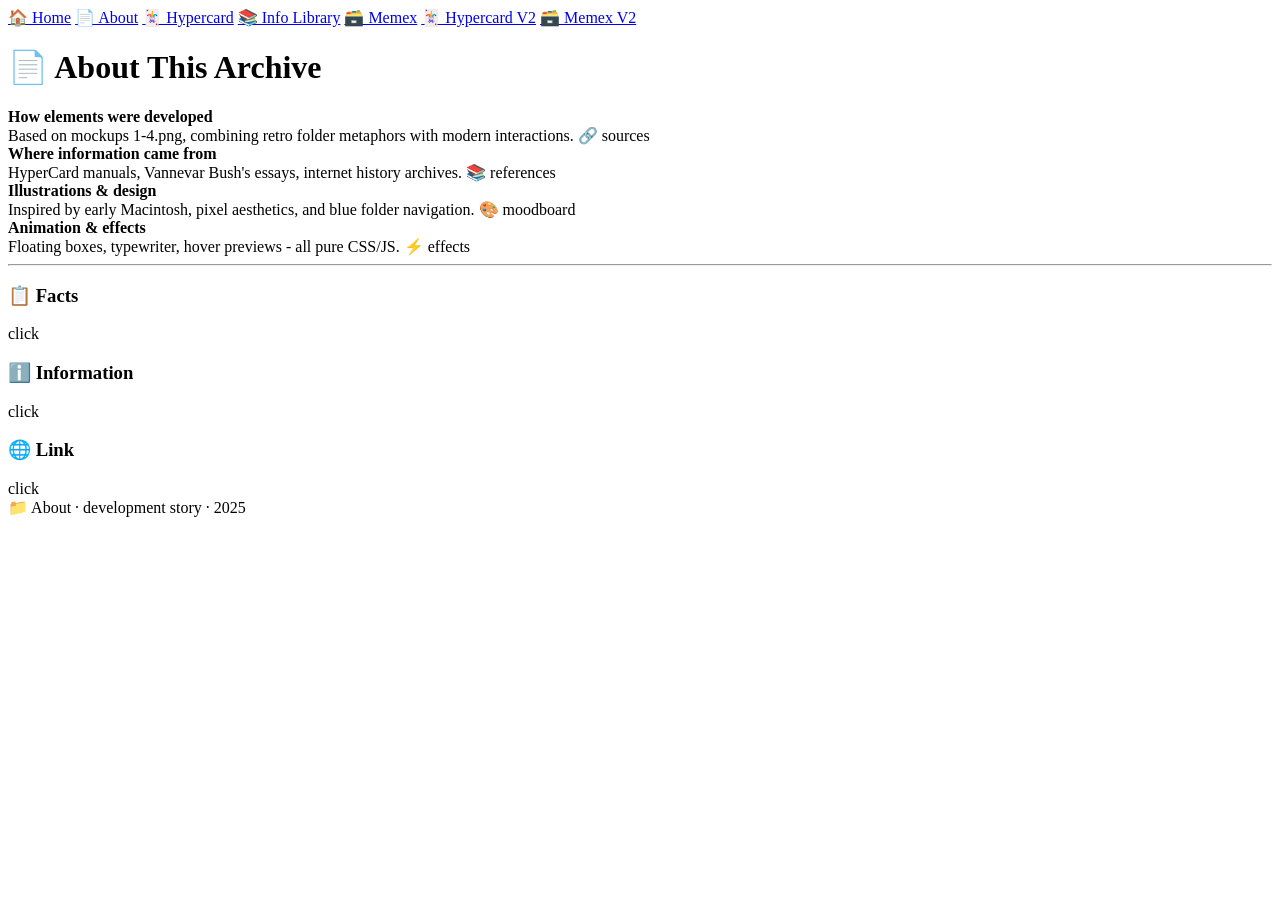
==== about.html @ 104f2019 "Rename deepseek_html_20260224_789883.html to about.html" ====
<!DOCTYPE html>
<html lang="en">
<head>
    <meta charset="UTF-8">
    <meta name="viewport" content="width=device-width, initial-scale=1.0">
    <title>About · Development</title>
    <link rel="stylesheet" href="css/style.css">
</head>
<body>
    <nav class="navbar">
        <a href="index.html">🏠 Home</a>
        <a href="about.html" class="active">📄 About</a>
        <a href="hypercard.html">🃏 Hypercard</a>
        <a href="info_library.html">📚 Info Library</a>
        <a href="memex.html">🗃️ Memex</a>
        <a href="hypercard-v2.html">🃏 Hypercard V2</a>
        <a href="memex-v2.html">🗃️ Memex V2</a>
    </nav>

    <main class="main-content">
        <h1 class="page-title">📄 About This Archive</h1>
        
        <div class="typewriter-container">
            <div class="typewriter-text" id="typewriter-about"></div>
        </div>

        <div class="floating-boxes">
            <div class="float-box">
                <strong>How elements were developed</strong><br>
                Based on mockups 1-4.png, combining retro folder metaphors with modern interactions.
                <span class="source-link" data-popup="View original mockups: folder-based navigation with hover effects">🔗 sources</span>
            </div>
            <div class="float-box">
                <strong>Where information came from</strong><br>
                HyperCard manuals, Vannevar Bush's essays, internet history archives.
                <span class="source-link" data-popup="Bibliography: As We May Think (1945), HyperCard design documents">📚 references</span>
            </div>
            <div class="float-box">
                <strong>Illustrations & design</strong><br>
                Inspired by early Macintosh, pixel aesthetics, and blue folder navigation.
                <span class="source-link" data-popup="Design process: Pink background (#ffdae5), blue accents (#2563eb)">🎨 moodboard</span>
            </div>
            <div class="float-box">
                <strong>Animation & effects</strong><br>
                Floating boxes, typewriter, hover previews - all pure CSS/JS.
                <span class="source-link" data-popup="CSS keyframes for floating, JS for typewriter">⚡ effects</span>
            </div>
        </div>

        <hr>

        <div class="info-boxes">
            <div class="info-card" data-popup="📊 FACT: The first website was created in 1991 at CERN by Tim Berners-Lee.">
                <h3>📋 Facts</h3>
                <span class="info-badge">click</span>
            </div>
            <div class="info-card" data-popup="ℹ️ INFO: This site uses pink background (#ffdae5) with blue accents (#2563eb).">
                <h3>ℹ️ Information</h3>
                <span class="info-badge">click</span>
            </div>
            <div class="info-card" data-popup="🌐 LINK: https://example.com/hypercard-archive">
                <h3>🌐 Link</h3>
                <span class="info-badge">click</span>
            </div>
        </div>
    </main>

    <footer class="footer">
        <span>📁 About · development story · 2025</span>
    </footer>

    <script src="js/script.js"></script>
    <script>
        document.addEventListener('DOMContentLoaded', function() {
            createTypewriter('typewriter-about', [
                'How the elements were developed',
                'Where information came from',
                'Floating boxes with sources',
                'Animation & effects'
            ]);
        });
    </script>
</body>
</html>
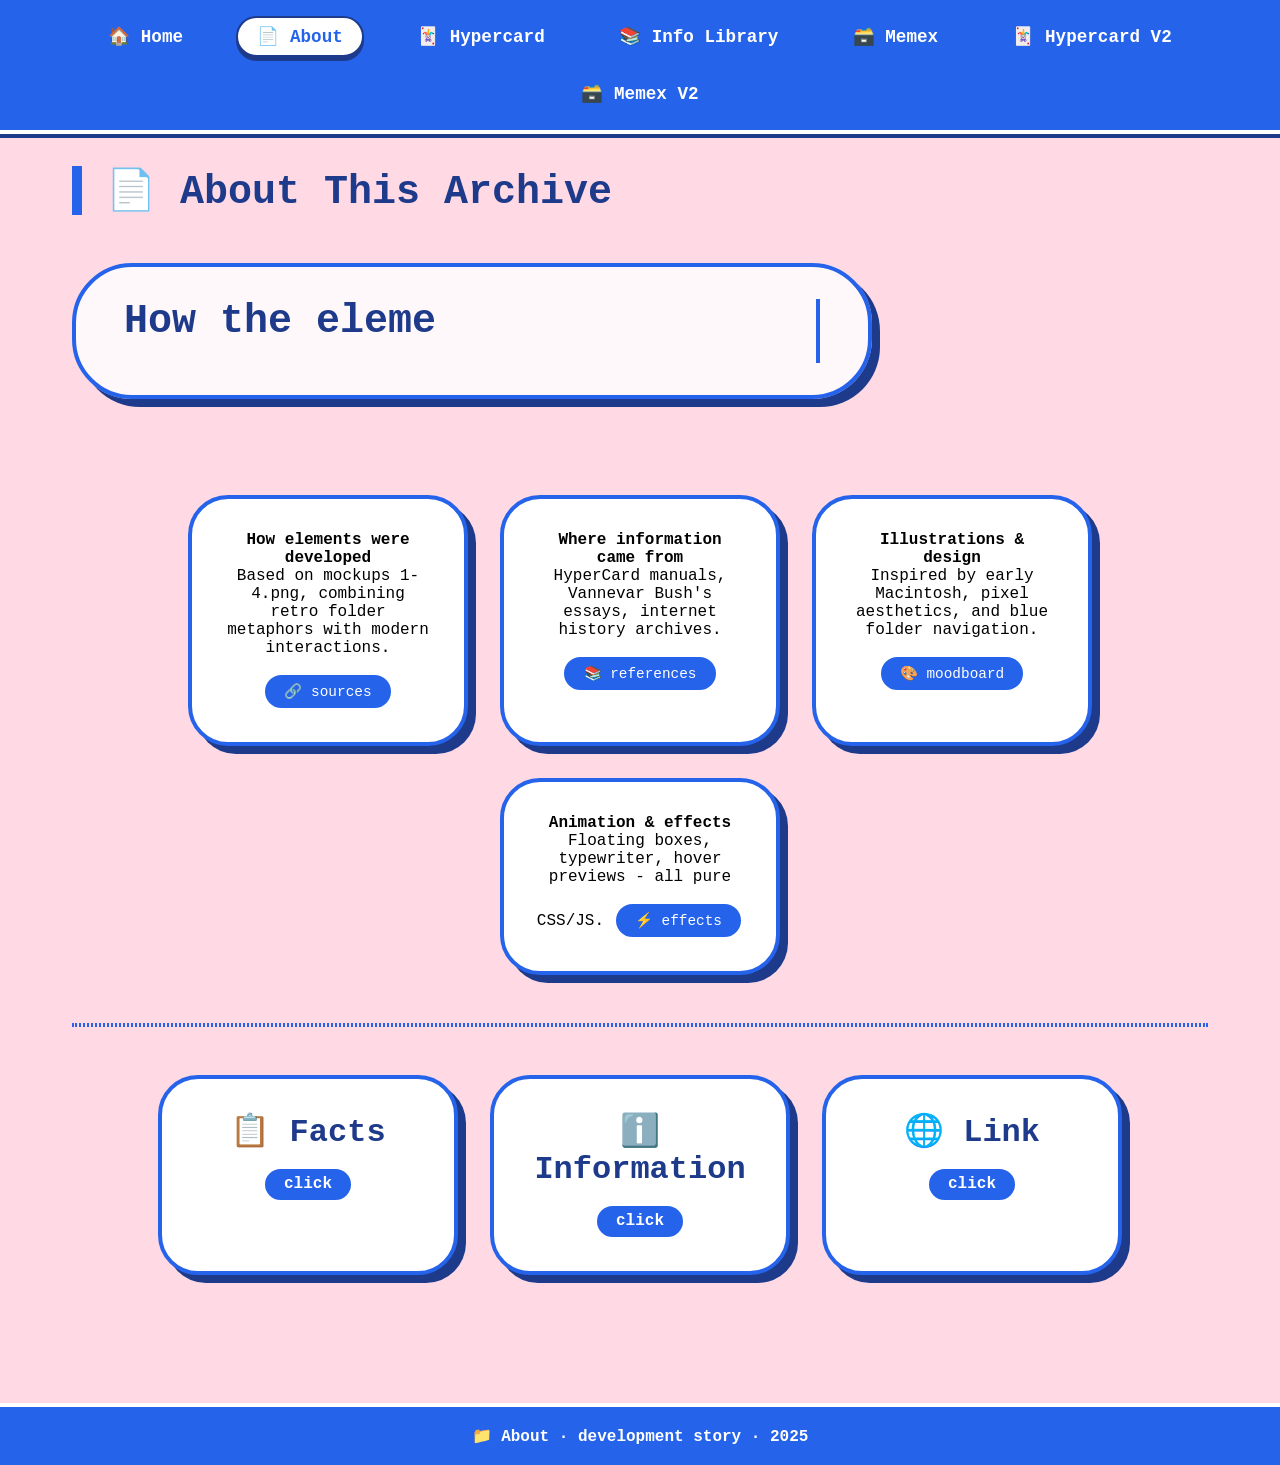
==== commit f37fd4c3: "Update stylesheet and script paths in about.html" ====
--- a/about.html
+++ b/about.html
@@ -4,7 +4,7 @@
     <meta charset="UTF-8">
     <meta name="viewport" content="width=device-width, initial-scale=1.0">
     <title>About · Development</title>
-    <link rel="stylesheet" href="css/style.css">
+    <link rel="stylesheet" href="style.css">
 </head>
 <body>
     <nav class="navbar">
@@ -69,7 +69,7 @@
         <span>📁 About · development story · 2025</span>
     </footer>
 
-    <script src="js/script.js"></script>
+    <script src="script.js"></script>
     <script>
         document.addEventListener('DOMContentLoaded', function() {
             createTypewriter('typewriter-about', [
--- a/style.css
+++ b/style.css
@@ -0,0 +1,329 @@
+/* ========== style.css ========== */
+* {
+    margin: 0;
+    padding: 0;
+    box-sizing: border-box;
+}
+
+body {
+    font-family: 'Courier New', 'Inter', -apple-system, monospace;
+    background-color: #ffdae5; /* soft pink */
+    min-height: 100vh;
+    display: flex;
+    flex-direction: column;
+}
+
+/* ----- BLUE NAVBAR ----- */
+.navbar {
+    background-color: #2563eb;
+    padding: 1rem 2rem;
+    display: flex;
+    flex-wrap: wrap;
+    gap: 1rem 2rem;
+    align-items: center;
+    justify-content: center;
+    border-bottom: 4px solid white;
+    box-shadow: 0 4px 0 #1e3a8a;
+}
+
+.navbar a {
+    color: white;
+    text-decoration: none;
+    font-weight: 600;
+    font-size: 1.1rem;
+    padding: 0.5rem 1.2rem;
+    border-radius: 40px;
+    transition: all 0.2s;
+    border: 2px solid transparent;
+}
+
+.navbar a:hover {
+    background-color: #1e3a8a;
+    border-color: white;
+    transform: translateY(-2px);
+}
+
+.navbar a.active {
+    background-color: white;
+    color: #2563eb;
+    border: 2px solid #1e3a8a;
+    box-shadow: 0 4px 0 #1e3a8a;
+}
+
+/* ----- MAIN CONTENT ----- */
+.main-content {
+    flex: 1;
+    max-width: 1200px;
+    margin: 2rem auto;
+    padding: 0 2rem;
+    width: 100%;
+}
+
+/* ----- TYPEWRITER EFFECT ----- */
+.typewriter-container {
+    background: rgba(255, 255, 255, 0.8);
+    backdrop-filter: blur(4px);
+    padding: 2rem 3rem;
+    border-radius: 60px;
+    display: inline-block;
+    margin: 1rem 0 3rem;
+    border: 4px solid #2563eb;
+    box-shadow: 8px 8px 0 #1e3a8a;
+    width: 100%;
+    max-width: 800px;
+}
+
+.typewriter-text {
+    font-size: 2.5rem;
+    font-weight: 700;
+    color: #1e3a8a;
+    min-height: 4rem;
+    border-right: 4px solid #2563eb;
+    padding-right: 8px;
+    animation: blinkCursor 1s step-end infinite;
+    white-space: nowrap;
+    overflow: hidden;
+}
+
+@keyframes blinkCursor {
+    0%, 100% { border-color: #2563eb; }
+    50% { border-color: transparent; }
+}
+
+/* ----- FOLDERS (for index) ----- */
+.folders-grid {
+    display: flex;
+    flex-wrap: wrap;
+    gap: 3rem;
+    justify-content: center;
+    margin: 3rem 0 4rem;
+}
+
+.folder {
+    background: #2563eb;
+    width: 280px;
+    padding: 2rem 1.5rem;
+    border-radius: 20px;
+    border: 4px solid white;
+    border-bottom: 8px solid #1e3a8a;
+    text-align: center;
+    cursor: pointer;
+    transition: all 0.2s;
+    position: relative;
+}
+
+.folder:hover {
+    transform: translateY(-8px);
+    box-shadow: 0 12px 0 #1e3a8a;
+}
+
+.folder-icon {
+    font-size: 4rem;
+    margin-bottom: 0.5rem;
+    filter: drop-shadow(4px 4px 0 #1e3a8a);
+}
+
+.folder-name {
+    color: white;
+    font-size: 2rem;
+    font-weight: 700;
+    background: #1e3a8a;
+    display: inline-block;
+    padding: 0.3rem 1.5rem;
+    border-radius: 40px;
+    border: 2px solid white;
+}
+
+.folder-hover-img {
+    position: absolute;
+    top: -60px;
+    left: 50%;
+    transform: translateX(-50%) scale(0.8);
+    background: white;
+    border: 4px solid #2563eb;
+    border-radius: 20px;
+    padding: 0.5rem 1rem;
+    font-size: 2rem;
+    opacity: 0;
+    transition: all 0.2s;
+    pointer-events: none;
+    white-space: nowrap;
+    box-shadow: 4px 4px 0 #1e3a8a;
+}
+
+.folder:hover .folder-hover-img {
+    opacity: 1;
+    transform: translateX(-50%) scale(1);
+    top: -80px;
+}
+
+/* ----- FLOATING BOXES (for about) ----- */
+.floating-boxes {
+    display: flex;
+    flex-wrap: wrap;
+    gap: 2rem;
+    justify-content: center;
+    margin: 3rem 0;
+}
+
+.float-box {
+    background: white;
+    border: 4px solid #2563eb;
+    border-radius: 40px;
+    padding: 2rem;
+    width: 280px;
+    box-shadow: 8px 8px 0 #1e3a8a;
+    animation: float 3s infinite alternate ease-in-out;
+    text-align: center;
+}
+
+.float-box:nth-child(2) { animation-delay: 0.5s; }
+.float-box:nth-child(3) { animation-delay: 1s; }
+.float-box:nth-child(4) { animation-delay: 1.5s; }
+
+@keyframes float {
+    0% { transform: translateY(0); }
+    100% { transform: translateY(-20px); }
+}
+
+.source-link {
+    display: inline-block;
+    margin-top: 1rem;
+    background: #2563eb;
+    color: white;
+    padding: 0.5rem 1.2rem;
+    border-radius: 40px;
+    text-decoration: none;
+    border: 2px solid white;
+    font-size: 0.9rem;
+    cursor: pointer;
+}
+
+/* ----- CAROUSEL ----- */
+.carousel-section {
+    background: white;
+    border: 4px solid #2563eb;
+    border-radius: 60px;
+    padding: 2rem;
+    margin: 2rem 0;
+    box-shadow: 8px 8px 0 #1e3a8a;
+}
+
+.carousel-title {
+    font-size: 2rem;
+    color: #1e3a8a;
+    font-weight: 700;
+    margin-bottom: 1.5rem;
+    text-align: center;
+}
+
+.carousel-container {
+    display: flex;
+    align-items: center;
+    justify-content: center;
+    gap: 1rem;
+    flex-wrap: wrap;
+}
+
+.carousel-btn {
+    background: #2563eb;
+    border: none;
+    width: 3rem;
+    height: 3rem;
+    border-radius: 50%;
+    color: white;
+    font-size: 1.5rem;
+    cursor: pointer;
+    border: 3px solid white;
+    box-shadow: 4px 4px 0 #1e3a8a;
+    transition: 0.1s;
+}
+
+.carousel-btn:hover {
+    background: #1e3a8a;
+    transform: scale(0.95);
+}
+
+.carousel-slide {
+    width: 400px;
+    height: 250px;
+    object-fit: cover;
+    border-radius: 30px;
+    border: 4px solid #2563eb;
+    box-shadow: 6px 6px 0 #1e3a8a;
+}
+
+/* ----- INFO BOXES ----- */
+.info-boxes {
+    display: flex;
+    flex-wrap: wrap;
+    gap: 2rem;
+    justify-content: center;
+    margin: 3rem 0;
+}
+
+.info-card {
+    background: white;
+    border: 4px solid #2563eb;
+    border-radius: 40px;
+    padding: 2rem 1.5rem;
+    flex: 1 1 250px;
+    max-width: 300px;
+    box-shadow: 8px 8px 0 #1e3a8a;
+    cursor: pointer;
+    transition: 0.2s;
+    text-align: center;
+}
+
+.info-card:hover {
+    transform: translateY(-6px);
+    box-shadow: 12px 12px 0 #1e3a8a;
+}
+
+.info-card h3 {
+    color: #1e3a8a;
+    font-size: 2rem;
+    margin-bottom: 1rem;
+}
+
+.info-card p {
+    font-size: 1.1rem;
+    margin: 1rem 0;
+    color: #334155;
+}
+
+.info-badge {
+    display: inline-block;
+    background: #2563eb;
+    color: white;
+    padding: 0.4rem 1.2rem;
+    border-radius: 40px;
+    border: 2px solid white;
+    font-weight: 600;
+}
+
+/* ----- PAGE TITLES ----- */
+.page-title {
+    font-size: 2.5rem;
+    color: #1e3a8a;
+    font-weight: 700;
+    margin-bottom: 2rem;
+    border-left: 10px solid #2563eb;
+    padding-left: 1.5rem;
+}
+
+/* ----- FOOTER ----- */
+.footer {
+    background-color: #2563eb;
+    color: white;
+    text-align: center;
+    padding: 1.2rem;
+    margin-top: 3rem;
+    border-top: 4px solid white;
+    font-weight: 600;
+}
+
+hr {
+    border: 2px dotted #2563eb;
+    margin: 2rem 0;
+}
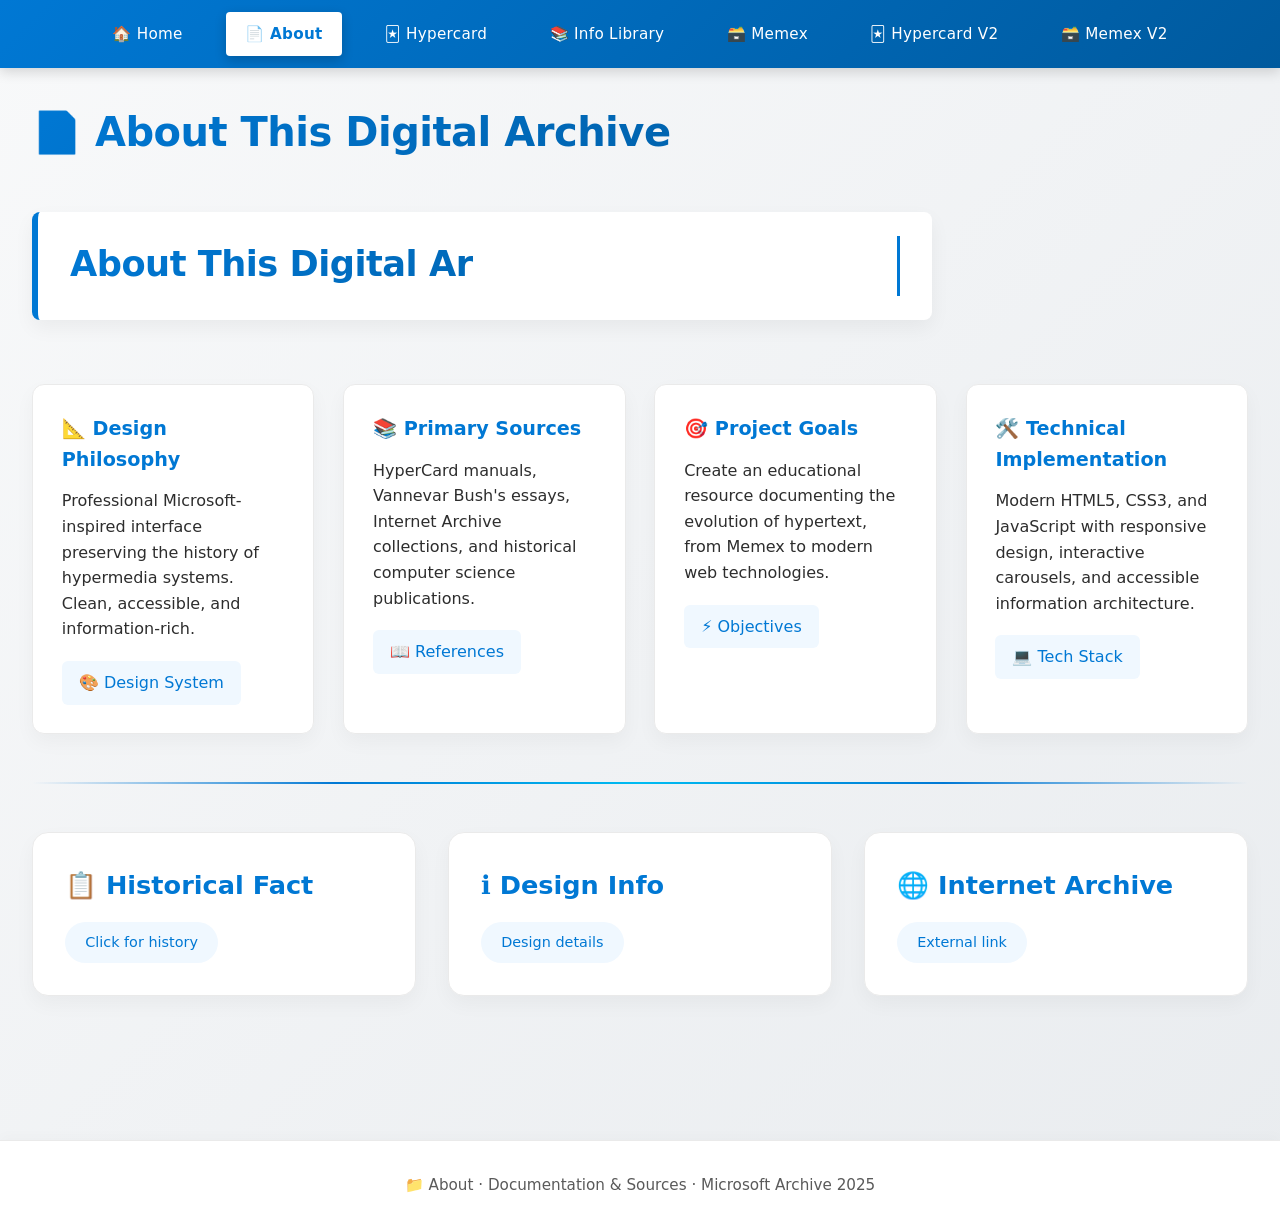
==== commit 21508b2c: "Update about.html" ====
--- a/about.html
+++ b/about.html
@@ -3,7 +3,7 @@
 <head>
     <meta charset="UTF-8">
     <meta name="viewport" content="width=device-width, initial-scale=1.0">
-    <title>About · Development</title>
+    <title>Microsoft · About This Archive</title>
     <link rel="stylesheet" href="style.css">
 </head>
 <body>
@@ -18,7 +18,7 @@
     </nav>
 
     <main class="main-content">
-        <h1 class="page-title">📄 About This Archive</h1>
+        <h1 class="page-title">📄 About This Digital Archive</h1>
         
         <div class="typewriter-container">
             <div class="typewriter-text" id="typewriter-about"></div>
@@ -26,57 +26,58 @@
 
         <div class="floating-boxes">
             <div class="float-box">
-                <strong>How elements were developed</strong><br>
-                Based on mockups 1-4.png, combining retro folder metaphors with modern interactions.
-                <span class="source-link" data-popup="View original mockups: folder-based navigation with hover effects">🔗 sources</span>
+                <strong>📐 Design Philosophy</strong>
+                <p>Professional Microsoft-inspired interface preserving the history of hypermedia systems. Clean, accessible, and information-rich.</p>
+                <span class="source-link" data-popup="Design system based on Microsoft Fluent Design principles with historical elements">🎨 Design System</span>
             </div>
             <div class="float-box">
-                <strong>Where information came from</strong><br>
-                HyperCard manuals, Vannevar Bush's essays, internet history archives.
-                <span class="source-link" data-popup="Bibliography: As We May Think (1945), HyperCard design documents">📚 references</span>
+                <strong>📚 Primary Sources</strong>
+                <p>HyperCard manuals, Vannevar Bush's essays, Internet Archive collections, and historical computer science publications.</p>
+                <span class="source-link" data-popup="Bibliography: 'As We May Think' (1945), HyperCard documentation (1987), Stanford University Archives">📖 References</span>
             </div>
             <div class="float-box">
-                <strong>Illustrations & design</strong><br>
-                Inspired by early Macintosh, pixel aesthetics, and blue folder navigation.
-                <span class="source-link" data-popup="Design process: Pink background (#ffdae5), blue accents (#2563eb)">🎨 moodboard</span>
+                <strong>🎯 Project Goals</strong>
+                <p>Create an educational resource documenting the evolution of hypertext, from Memex to modern web technologies.</p>
+                <span class="source-link" data-popup="Mission: Preserve and present the history of information architecture">⚡ Objectives</span>
             </div>
             <div class="float-box">
-                <strong>Animation & effects</strong><br>
-                Floating boxes, typewriter, hover previews - all pure CSS/JS.
-                <span class="source-link" data-popup="CSS keyframes for floating, JS for typewriter">⚡ effects</span>
+                <strong>🛠️ Technical Implementation</strong>
+                <p>Modern HTML5, CSS3, and JavaScript with responsive design, interactive carousels, and accessible information architecture.</p>
+                <span class="source-link" data-popup="Built with semantic HTML, CSS Grid, Flexbox, and vanilla JavaScript">💻 Tech Stack</span>
             </div>
         </div>
 
         <hr>
 
         <div class="info-boxes">
-            <div class="info-card" data-popup="📊 FACT: The first website was created in 1991 at CERN by Tim Berners-Lee.">
-                <h3>📋 Facts</h3>
-                <span class="info-badge">click</span>
+            <div class="info-card" data-popup="📊 The first website was created in 1991 at CERN by Tim Berners-Lee. HyperCard preceded it by 4 years, demonstrating hypertext concepts on personal computers.">
+                <h3>📋 Historical Fact</h3>
+                <span class="info-badge">Click for history</span>
             </div>
-            <div class="info-card" data-popup="ℹ️ INFO: This site uses pink background (#ffdae5) with blue accents (#2563eb).">
-                <h3>ℹ️ Information</h3>
-                <span class="info-badge">click</span>
+            <div class="info-card" data-popup="ℹ️ This archive uses a professional blue (#0078d4) and white color scheme, inspired by Microsoft's design language, with clean typography and card-based layout.">
+                <h3>ℹ️ Design Info</h3>
+                <span class="info-badge">Design details</span>
             </div>
-            <div class="info-card" data-popup="🌐 LINK: https://example.com/hypercard-archive">
-                <h3>🌐 Link</h3>
-                <span class="info-badge">click</span>
+            <div class="info-card" data-popup="https://archive.org/details/softwarelibrary">
+                <h3>🌐 Internet Archive</h3>
+                <span class="info-badge">External link</span>
             </div>
         </div>
     </main>
 
     <footer class="footer">
-        <span>📁 About · development story · 2025</span>
+        <span>📁 About · Documentation & Sources · Microsoft Archive 2025</span>
     </footer>
 
     <script src="script.js"></script>
     <script>
         document.addEventListener('DOMContentLoaded', function() {
             createTypewriter('typewriter-about', [
-                'How the elements were developed',
-                'Where information came from',
-                'Floating boxes with sources',
-                'Animation & effects'
+                'About This Digital Archive',
+                'Documentation & Methodology',
+                'Design Philosophy & Sources',
+                'Preserving Tech History',
+                'Educational Resource'
             ]);
         });
     </script>
--- a/style.css
+++ b/style.css
@@ -6,324 +6,565 @@
 }
 
 body {
-    font-family: 'Courier New', 'Inter', -apple-system, monospace;
-    background-color: #ffdae5; /* soft pink */
+    font-family: 'Segoe UI', 'Roboto', system-ui, -apple-system, sans-serif;
+    background: linear-gradient(135deg, #f8f9fa 0%, #e9ecef 100%);
     min-height: 100vh;
     display: flex;
     flex-direction: column;
-}
-
-/* ----- BLUE NAVBAR ----- */
+    color: #2d2d2d;
+    line-height: 1.6;
+}
+
+/* ----- MICROSOFT-STYLE NAVBAR ----- */
 .navbar {
-    background-color: #2563eb;
-    padding: 1rem 2rem;
+    background: linear-gradient(135deg, #0078d4 0%, #005a9e 100%);
+    padding: 0.75rem 2rem;
     display: flex;
     flex-wrap: wrap;
-    gap: 1rem 2rem;
+    gap: 0.5rem 1.5rem;
     align-items: center;
     justify-content: center;
-    border-bottom: 4px solid white;
-    box-shadow: 0 4px 0 #1e3a8a;
+    box-shadow: 0 4px 12px rgba(0, 0, 0, 0.15);
+    position: sticky;
+    top: 0;
+    z-index: 1000;
 }
 
 .navbar a {
     color: white;
     text-decoration: none;
-    font-weight: 600;
-    font-size: 1.1rem;
-    padding: 0.5rem 1.2rem;
-    border-radius: 40px;
-    transition: all 0.2s;
-    border: 2px solid transparent;
+    font-weight: 500;
+    font-size: 0.95rem;
+    padding: 0.6rem 1.2rem;
+    border-radius: 4px;
+    transition: all 0.2s ease;
+    display: flex;
+    align-items: center;
+    gap: 0.5rem;
+    letter-spacing: 0.3px;
 }
 
 .navbar a:hover {
-    background-color: #1e3a8a;
-    border-color: white;
-    transform: translateY(-2px);
+    background-color: rgba(255, 255, 255, 0.15);
+    transform: translateY(-1px);
 }
 
 .navbar a.active {
     background-color: white;
-    color: #2563eb;
-    border: 2px solid #1e3a8a;
-    box-shadow: 0 4px 0 #1e3a8a;
+    color: #0078d4;
+    font-weight: 600;
+    box-shadow: 0 4px 12px rgba(0, 0, 0, 0.2);
 }
 
 /* ----- MAIN CONTENT ----- */
 .main-content {
     flex: 1;
-    max-width: 1200px;
+    max-width: 1300px;
     margin: 2rem auto;
     padding: 0 2rem;
     width: 100%;
 }
 
-/* ----- TYPEWRITER EFFECT ----- */
+/* ----- MODERN TYPEWRITER ----- */
 .typewriter-container {
-    background: rgba(255, 255, 255, 0.8);
-    backdrop-filter: blur(4px);
-    padding: 2rem 3rem;
-    border-radius: 60px;
+    background: white;
+    padding: 1.5rem 2rem;
+    border-radius: 8px;
     display: inline-block;
-    margin: 1rem 0 3rem;
-    border: 4px solid #2563eb;
-    box-shadow: 8px 8px 0 #1e3a8a;
+    margin: 1rem 0 2rem;
+    box-shadow: 0 8px 20px rgba(0, 0, 0, 0.05);
+    border-left: 6px solid #0078d4;
     width: 100%;
-    max-width: 800px;
+    max-width: 900px;
 }
 
 .typewriter-text {
-    font-size: 2.5rem;
-    font-weight: 700;
-    color: #1e3a8a;
-    min-height: 4rem;
-    border-right: 4px solid #2563eb;
+    font-size: 2.2rem;
+    font-weight: 600;
+    color: #1e1e1e;
+    min-height: 3.8rem;
+    border-right: 3px solid #0078d4;
     padding-right: 8px;
-    animation: blinkCursor 1s step-end infinite;
+    animation: blinkCursor 0.8s step-end infinite;
     white-space: nowrap;
     overflow: hidden;
+    letter-spacing: -0.5px;
+    background: linear-gradient(135deg, #0078d4 0%, #005a9e 100%);
+    -webkit-background-clip: text;
+    -webkit-text-fill-color: transparent;
+    background-clip: text;
 }
 
 @keyframes blinkCursor {
-    0%, 100% { border-color: #2563eb; }
+    0%, 100% { border-color: #0078d4; }
     50% { border-color: transparent; }
 }
 
-/* ----- FOLDERS (for index) ----- */
+/* ----- MICROSOFT FABRIC GRID (Home page folders) ----- */
 .folders-grid {
-    display: flex;
-    flex-wrap: wrap;
-    gap: 3rem;
-    justify-content: center;
-    margin: 3rem 0 4rem;
+    display: grid;
+    grid-template-columns: repeat(auto-fit, minmax(300px, 1fr));
+    gap: 2rem;
+    margin: 3rem 0;
 }
 
 .folder {
-    background: #2563eb;
-    width: 280px;
-    padding: 2rem 1.5rem;
-    border-radius: 20px;
-    border: 4px solid white;
-    border-bottom: 8px solid #1e3a8a;
+    background: white;
+    border-radius: 12px;
+    padding: 2.5rem 1.5rem;
     text-align: center;
     cursor: pointer;
-    transition: all 0.2s;
+    transition: all 0.3s cubic-bezier(0.4, 0, 0.2, 1);
+    box-shadow: 0 8px 20px rgba(0, 0, 0, 0.04);
+    border: 1px solid #eaeaea;
     position: relative;
 }
 
 .folder:hover {
     transform: translateY(-8px);
-    box-shadow: 0 12px 0 #1e3a8a;
+    box-shadow: 0 20px 30px rgba(0, 120, 212, 0.15);
+    border-color: #0078d4;
 }
 
 .folder-icon {
     font-size: 4rem;
-    margin-bottom: 0.5rem;
-    filter: drop-shadow(4px 4px 0 #1e3a8a);
+    margin-bottom: 1rem;
+    transition: transform 0.3s;
+}
+
+.folder:hover .folder-icon {
+    transform: scale(1.1);
 }
 
 .folder-name {
+    color: #1e1e1e;
+    font-size: 1.6rem;
+    font-weight: 600;
+    background: #f5f5f5;
+    display: inline-block;
+    padding: 0.6rem 2rem;
+    border-radius: 40px;
+    margin-top: 0.8rem;
+    transition: all 0.2s;
+}
+
+.folder:hover .folder-name {
+    background: #0078d4;
     color: white;
-    font-size: 2rem;
-    font-weight: 700;
-    background: #1e3a8a;
-    display: inline-block;
-    padding: 0.3rem 1.5rem;
-    border-radius: 40px;
-    border: 2px solid white;
 }
 
 .folder-hover-img {
     position: absolute;
-    top: -60px;
+    top: -40px;
     left: 50%;
     transform: translateX(-50%) scale(0.8);
-    background: white;
-    border: 4px solid #2563eb;
-    border-radius: 20px;
-    padding: 0.5rem 1rem;
-    font-size: 2rem;
+    background: #0078d4;
+    color: white;
+    border-radius: 30px;
+    padding: 0.6rem 1.2rem;
+    font-size: 1.2rem;
     opacity: 0;
     transition: all 0.2s;
     pointer-events: none;
     white-space: nowrap;
-    box-shadow: 4px 4px 0 #1e3a8a;
+    box-shadow: 0 8px 20px rgba(0, 120, 212, 0.4);
 }
 
 .folder:hover .folder-hover-img {
     opacity: 1;
     transform: translateX(-50%) scale(1);
-    top: -80px;
-}
-
-/* ----- FLOATING BOXES (for about) ----- */
+    top: -50px;
+}
+
+/* ----- MODERN CARD GRID (About page) ----- */
 .floating-boxes {
-    display: flex;
-    flex-wrap: wrap;
-    gap: 2rem;
-    justify-content: center;
-    margin: 3rem 0;
+    display: grid;
+    grid-template-columns: repeat(auto-fit, minmax(280px, 1fr));
+    gap: 1.8rem;
+    margin: 2rem 0;
 }
 
 .float-box {
     background: white;
-    border: 4px solid #2563eb;
-    border-radius: 40px;
-    padding: 2rem;
-    width: 280px;
-    box-shadow: 8px 8px 0 #1e3a8a;
-    animation: float 3s infinite alternate ease-in-out;
-    text-align: center;
-}
-
-.float-box:nth-child(2) { animation-delay: 0.5s; }
-.float-box:nth-child(3) { animation-delay: 1s; }
-.float-box:nth-child(4) { animation-delay: 1.5s; }
-
-@keyframes float {
-    0% { transform: translateY(0); }
-    100% { transform: translateY(-20px); }
+    border-radius: 12px;
+    padding: 1.8rem;
+    box-shadow: 0 8px 20px rgba(0, 0, 0, 0.04);
+    border: 1px solid #eaeaea;
+    transition: all 0.3s;
+    animation: fadeInUp 0.6s ease-out forwards;
+    opacity: 0;
+}
+
+.float-box:nth-child(1) { animation-delay: 0.1s; }
+.float-box:nth-child(2) { animation-delay: 0.2s; }
+.float-box:nth-child(3) { animation-delay: 0.3s; }
+.float-box:nth-child(4) { animation-delay: 0.4s; }
+
+@keyframes fadeInUp {
+    from {
+        opacity: 0;
+        transform: translateY(20px);
+    }
+    to {
+        opacity: 1;
+        transform: translateY(0);
+    }
+}
+
+.float-box:hover {
+    transform: translateY(-6px);
+    box-shadow: 0 20px 30px rgba(0, 120, 212, 0.12);
+    border-color: #0078d4;
+}
+
+.float-box strong {
+    color: #0078d4;
+    font-size: 1.2rem;
+    display: block;
+    margin-bottom: 0.8rem;
 }
 
 .source-link {
     display: inline-block;
-    margin-top: 1rem;
-    background: #2563eb;
+    margin-top: 1.2rem;
+    color: #0078d4;
+    font-weight: 500;
+    cursor: pointer;
+    padding: 0.5rem 1rem;
+    border-radius: 6px;
+    background: #f0f8ff;
+    transition: all 0.2s;
+    border: 1px solid transparent;
+}
+
+.source-link:hover {
+    background: #0078d4;
     color: white;
+    border-color: white;
+}
+
+/* ----- MODERN CAROUSEL ----- */
+.carousel-section {
+    background: white;
+    border-radius: 16px;
+    padding: 2.5rem;
+    margin: 2.5rem 0;
+    box-shadow: 0 12px 28px rgba(0, 0, 0, 0.06);
+}
+
+.carousel-title {
+    font-size: 2rem;
+    color: #1e1e1e;
+    font-weight: 600;
+    margin-bottom: 1.8rem;
+    text-align: left;
+    border-bottom: 3px solid #f0f0f0;
+    padding-bottom: 1rem;
+}
+
+.carousel-container {
+    display: flex;
+    align-items: center;
+    justify-content: center;
+    gap: 2rem;
+    flex-wrap: wrap;
+}
+
+.carousel-btn {
+    background: white;
+    border: 2px solid #eaeaea;
+    width: 3.5rem;
+    height: 3.5rem;
+    border-radius: 50%;
+    color: #0078d4;
+    font-size: 1.3rem;
+    cursor: pointer;
+    box-shadow: 0 4px 10px rgba(0, 0, 0, 0.04);
+    transition: all 0.2s;
+    display: flex;
+    align-items: center;
+    justify-content: center;
+}
+
+.carousel-btn:hover {
+    background: #0078d4;
+    color: white;
+    border-color: #0078d4;
+    transform: scale(1.1);
+    box-shadow: 0 8px 16px rgba(0, 120, 212, 0.3);
+}
+
+.carousel-slide {
+    width: 500px;
+    height: 300px;
+    object-fit: cover;
+    border-radius: 16px;
+    box-shadow: 0 20px 30px rgba(0, 0, 0, 0.1);
+    transition: opacity 0.3s;
+    border: 1px solid #eaeaea;
+}
+
+/* ----- MODERN INFO CARDS ----- */
+.info-boxes {
+    display: grid;
+    grid-template-columns: repeat(auto-fit, minmax(280px, 1fr));
+    gap: 2rem;
+    margin: 3rem 0;
+}
+
+.info-card {
+    background: white;
+    border-radius: 16px;
+    padding: 2rem;
+    box-shadow: 0 8px 20px rgba(0, 0, 0, 0.04);
+    border: 1px solid #eaeaea;
+    cursor: pointer;
+    transition: all 0.3s;
+    text-align: left;
+    position: relative;
+    overflow: hidden;
+}
+
+.info-card::before {
+    content: '';
+    position: absolute;
+    top: 0;
+    left: 0;
+    right: 0;
+    height: 4px;
+    background: linear-gradient(90deg, #0078d4, #00bcf2);
+    transform: scaleX(0);
+    transition: transform 0.3s;
+}
+
+.info-card:hover::before {
+    transform: scaleX(1);
+}
+
+.info-card:hover {
+    transform: translateY(-6px);
+    box-shadow: 0 25px 35px -10px rgba(0, 120, 212, 0.25);
+    border-color: #0078d4;
+}
+
+.info-card h3 {
+    color: #0078d4;
+    font-size: 1.6rem;
+    font-weight: 600;
+    margin-bottom: 1rem;
+    display: flex;
+    align-items: center;
+    gap: 0.8rem;
+}
+
+.info-card p {
+    font-size: 1rem;
+    margin: 1.2rem 0;
+    color: #5a5a5a;
+    line-height: 1.6;
+}
+
+.info-badge {
+    display: inline-block;
+    background: #f0f8ff;
+    color: #0078d4;
     padding: 0.5rem 1.2rem;
     border-radius: 40px;
-    text-decoration: none;
-    border: 2px solid white;
+    font-weight: 500;
     font-size: 0.9rem;
-    cursor: pointer;
-}
-
-/* ----- CAROUSEL ----- */
-.carousel-section {
-    background: white;
-    border: 4px solid #2563eb;
-    border-radius: 60px;
-    padding: 2rem;
-    margin: 2rem 0;
-    box-shadow: 8px 8px 0 #1e3a8a;
-}
-
-.carousel-title {
-    font-size: 2rem;
-    color: #1e3a8a;
-    font-weight: 700;
-    margin-bottom: 1.5rem;
-    text-align: center;
-}
-
-.carousel-container {
-    display: flex;
-    align-items: center;
-    justify-content: center;
-    gap: 1rem;
-    flex-wrap: wrap;
-}
-
-.carousel-btn {
-    background: #2563eb;
-    border: none;
-    width: 3rem;
-    height: 3rem;
-    border-radius: 50%;
+    transition: all 0.2s;
+    border: 1px solid transparent;
+}
+
+.info-card:hover .info-badge {
+    background: #0078d4;
     color: white;
-    font-size: 1.5rem;
-    cursor: pointer;
-    border: 3px solid white;
-    box-shadow: 4px 4px 0 #1e3a8a;
-    transition: 0.1s;
-}
-
-.carousel-btn:hover {
-    background: #1e3a8a;
-    transform: scale(0.95);
-}
-
-.carousel-slide {
-    width: 400px;
-    height: 250px;
-    object-fit: cover;
-    border-radius: 30px;
-    border: 4px solid #2563eb;
-    box-shadow: 6px 6px 0 #1e3a8a;
-}
-
-/* ----- INFO BOXES ----- */
-.info-boxes {
-    display: flex;
-    flex-wrap: wrap;
-    gap: 2rem;
-    justify-content: center;
-    margin: 3rem 0;
-}
-
-.info-card {
-    background: white;
-    border: 4px solid #2563eb;
-    border-radius: 40px;
-    padding: 2rem 1.5rem;
-    flex: 1 1 250px;
-    max-width: 300px;
-    box-shadow: 8px 8px 0 #1e3a8a;
-    cursor: pointer;
-    transition: 0.2s;
-    text-align: center;
-}
-
-.info-card:hover {
-    transform: translateY(-6px);
-    box-shadow: 12px 12px 0 #1e3a8a;
-}
-
-.info-card h3 {
-    color: #1e3a8a;
-    font-size: 2rem;
-    margin-bottom: 1rem;
-}
-
-.info-card p {
-    font-size: 1.1rem;
-    margin: 1rem 0;
-    color: #334155;
-}
-
-.info-badge {
-    display: inline-block;
-    background: #2563eb;
-    color: white;
-    padding: 0.4rem 1.2rem;
-    border-radius: 40px;
-    border: 2px solid white;
-    font-weight: 600;
 }
 
 /* ----- PAGE TITLES ----- */
 .page-title {
     font-size: 2.5rem;
-    color: #1e3a8a;
     font-weight: 700;
     margin-bottom: 2rem;
-    border-left: 10px solid #2563eb;
-    padding-left: 1.5rem;
+    background: linear-gradient(135deg, #0078d4 0%, #005a9e 80%);
+    -webkit-background-clip: text;
+    -webkit-text-fill-color: transparent;
+    background-clip: text;
+    letter-spacing: -0.5px;
 }
 
 /* ----- FOOTER ----- */
 .footer {
-    background-color: #2563eb;
-    color: white;
+    background: white;
+    color: #5a5a5a;
     text-align: center;
-    padding: 1.2rem;
-    margin-top: 3rem;
-    border-top: 4px solid white;
+    padding: 2rem;
+    margin-top: 4rem;
+    border-top: 1px solid #eaeaea;
+    font-weight: 400;
+    font-size: 0.95rem;
+    box-shadow: 0 -4px 12px rgba(0, 0, 0, 0.02);
+}
+
+hr {
+    border: none;
+    height: 2px;
+    background: linear-gradient(90deg, transparent, #0078d4, #00bcf2, #0078d4, transparent);
+    margin: 3rem 0;
+}
+
+/* ----- MODAL STYLES ----- */
+#modal-container {
+    position: fixed;
+    top: 0;
+    left: 0;
+    width: 100%;
+    height: 100%;
+    display: none;
+    align-items: center;
+    justify-content: center;
+    z-index: 9999;
+}
+
+.modal-overlay {
+    position: absolute;
+    top: 0;
+    left: 0;
+    width: 100%;
+    height: 100%;
+    background: rgba(0, 0, 0, 0.5);
+    backdrop-filter: blur(4px);
+}
+
+.modal-content {
+    position: relative;
+    background: white;
+    border-radius: 16px;
+    max-width: 450px;
+    width: 90%;
+    box-shadow: 0 40px 60px rgba(0, 0, 0, 0.3);
+    animation: modalSlideIn 0.4s cubic-bezier(0.4, 0, 0.2, 1);
+    border: 1px solid rgba(255, 255, 255, 0.1);
+}
+
+.modal-header {
+    padding: 1.3rem 1.8rem;
+    border-bottom: 1px solid #eaeaea;
+    display: flex;
+    align-items: center;
+    justify-content: space-between;
+    background: linear-gradient(135deg, #f8f9fa 0%, #e9ecef 100%);
+    border-radius: 16px 16px 0 0;
+}
+
+.modal-header h3 {
+    color: #0078d4;
+    font-size: 1.4rem;
+    margin: 0;
     font-weight: 600;
 }
 
-hr {
-    border: 2px dotted #2563eb;
-    margin: 2rem 0;
-}
+.modal-close {
+    background: none;
+    border: none;
+    font-size: 2rem;
+    cursor: pointer;
+    color: #5a5a5a;
+    line-height: 1;
+    padding: 0 0.5rem;
+    transition: all 0.2s;
+}
+
+.modal-close:hover {
+    color: #0078d4;
+    transform: scale(1.1);
+}
+
+.modal-body {
+    padding: 2rem 1.8rem;
+    color: #2d2d2d;
+    line-height: 1.7;
+    font-size: 1.1rem;
+    background: white;
+    border-radius: 0 0 16px 16px;
+}
+
+@keyframes modalSlideIn {
+    from {
+        opacity: 0;
+        transform: translateY(-40px);
+    }
+    to {
+        opacity: 1;
+        transform: translateY(0);
+    }
+}
+
+/* ----- UTILITY CLASSES ----- */
+.text-gradient {
+    background: linear-gradient(135deg, #0078d4 0%, #005a9e 100%);
+    -webkit-background-clip: text;
+    -webkit-text-fill-color: transparent;
+    background-clip: text;
+}
+
+/* ----- RESPONSIVE DESIGN ----- */
+@media (max-width: 768px) {
+    .navbar {
+        padding: 0.75rem 1rem;
+    }
+    
+    .navbar a {
+        padding: 0.5rem 0.8rem;
+        font-size: 0.85rem;
+    }
+    
+    .typewriter-container {
+        padding: 1.2rem 1.5rem;
+    }
+    
+    .typewriter-text {
+        font-size: 1.6rem;
+        white-space: normal;
+        min-height: 4.5rem;
+    }
+    
+    .folders-grid,
+    .floating-boxes,
+    .info-boxes {
+        grid-template-columns: 1fr;
+        gap: 1.2rem;
+    }
+    
+    .carousel-slide {
+        width: 100%;
+        height: auto;
+        max-height: 250px;
+    }
+    
+    .carousel-section {
+        padding: 1.5rem;
+    }
+    
+    .page-title {
+        font-size: 2rem;
+    }
+    
+    .modal-content {
+        width: 95%;
+    }
+}
+
+@media (max-width: 480px) {
+    .typewriter-text {
+        font-size: 1.3rem;
+    }
+    
+    .folder-name {
+        font-size: 1.3rem;
+    }
+    
+    .info-card h3 {
+        font-size: 1.4rem;
+    }
+    }
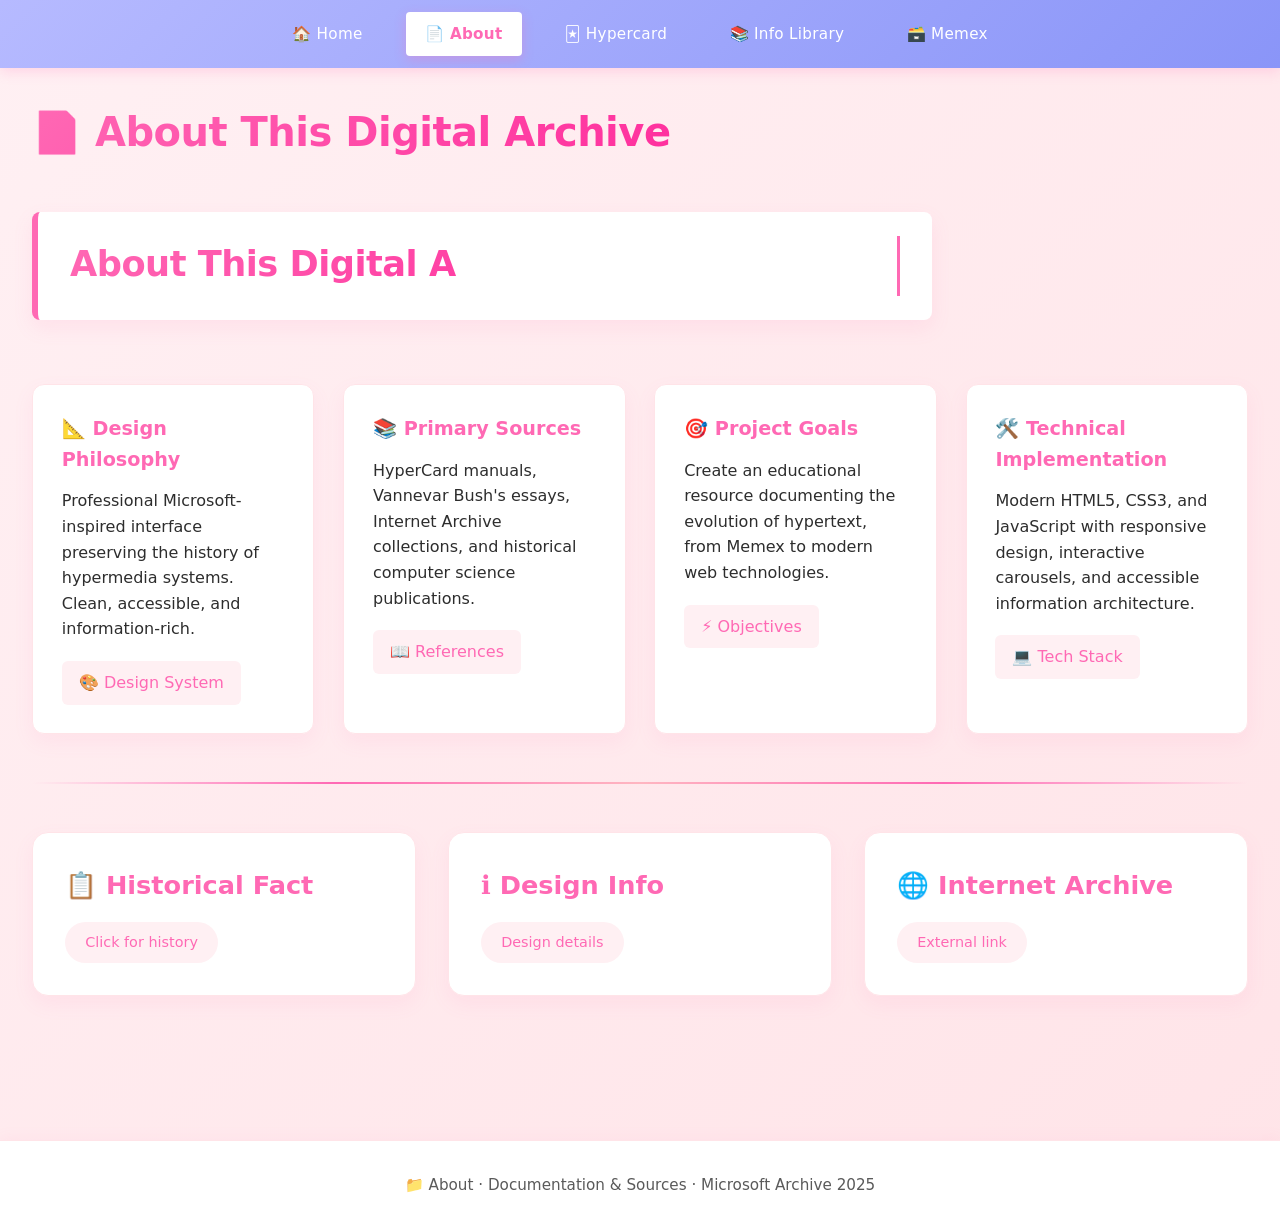
==== commit 0a068571: "Add files via upload" ====
--- a/about.html
+++ b/about.html
@@ -13,8 +13,6 @@
         <a href="hypercard.html">🃏 Hypercard</a>
         <a href="info_library.html">📚 Info Library</a>
         <a href="memex.html">🗃️ Memex</a>
-        <a href="hypercard-v2.html">🃏 Hypercard V2</a>
-        <a href="memex-v2.html">🗃️ Memex V2</a>
     </nav>
 
     <main class="main-content">
--- a/style.css
+++ b/style.css
@@ -7,7 +7,7 @@
 
 body {
     font-family: 'Segoe UI', 'Roboto', system-ui, -apple-system, sans-serif;
-    background: linear-gradient(135deg, #f8f9fa 0%, #e9ecef 100%);
+    background: linear-gradient(135deg, #fff0f3 0%, #ffe4e8 100%);
     min-height: 100vh;
     display: flex;
     flex-direction: column;
@@ -17,14 +17,14 @@
 
 /* ----- MICROSOFT-STYLE NAVBAR ----- */
 .navbar {
-    background: linear-gradient(135deg, #0078d4 0%, #005a9e 100%);
+    background: linear-gradient(135deg, #b6baff 0%, #8a95f8 100%);
     padding: 0.75rem 2rem;
     display: flex;
     flex-wrap: wrap;
     gap: 0.5rem 1.5rem;
     align-items: center;
     justify-content: center;
-    box-shadow: 0 4px 12px rgba(0, 0, 0, 0.15);
+    box-shadow: 0 4px 12px rgba(255, 105, 180, 0.2);
     position: sticky;
     top: 0;
     z-index: 1000;
@@ -45,15 +45,15 @@
 }
 
 .navbar a:hover {
-    background-color: rgba(255, 255, 255, 0.15);
+    background-color: rgba(255, 255, 255, 0.25);
     transform: translateY(-1px);
 }
 
 .navbar a.active {
     background-color: white;
-    color: #0078d4;
+    color: #ff69b4;
     font-weight: 600;
-    box-shadow: 0 4px 12px rgba(0, 0, 0, 0.2);
+    box-shadow: 0 4px 12px rgba(255, 105, 180, 0.3);
 }
 
 /* ----- MAIN CONTENT ----- */
@@ -72,8 +72,8 @@
     border-radius: 8px;
     display: inline-block;
     margin: 1rem 0 2rem;
-    box-shadow: 0 8px 20px rgba(0, 0, 0, 0.05);
-    border-left: 6px solid #0078d4;
+    box-shadow: 0 8px 20px rgba(255, 105, 180, 0.1);
+    border-left: 6px solid #ff69b4;
     width: 100%;
     max-width: 900px;
 }
@@ -83,20 +83,20 @@
     font-weight: 600;
     color: #1e1e1e;
     min-height: 3.8rem;
-    border-right: 3px solid #0078d4;
+    border-right: 3px solid #ff69b4;
     padding-right: 8px;
     animation: blinkCursor 0.8s step-end infinite;
     white-space: nowrap;
     overflow: hidden;
     letter-spacing: -0.5px;
-    background: linear-gradient(135deg, #0078d4 0%, #005a9e 100%);
+    background: linear-gradient(135deg, #ff69b4 0%, #ff1493 100%);
     -webkit-background-clip: text;
     -webkit-text-fill-color: transparent;
     background-clip: text;
 }
 
 @keyframes blinkCursor {
-    0%, 100% { border-color: #0078d4; }
+    0%, 100% { border-color: #ff69b4; }
     50% { border-color: transparent; }
 }
 
@@ -115,15 +115,15 @@
     text-align: center;
     cursor: pointer;
     transition: all 0.3s cubic-bezier(0.4, 0, 0.2, 1);
-    box-shadow: 0 8px 20px rgba(0, 0, 0, 0.04);
-    border: 1px solid #eaeaea;
+    box-shadow: 0 8px 20px rgba(255, 105, 180, 0.08);
+    border: 1px solid #ffe4e8;
     position: relative;
 }
 
 .folder:hover {
     transform: translateY(-8px);
-    box-shadow: 0 20px 30px rgba(0, 120, 212, 0.15);
-    border-color: #0078d4;
+    box-shadow: 0 20px 30px rgba(255, 105, 180, 0.2);
+    border-color: #ff69b4;
 }
 
 .folder-icon {
@@ -140,7 +140,7 @@
     color: #1e1e1e;
     font-size: 1.6rem;
     font-weight: 600;
-    background: #f5f5f5;
+    background: #fff0f3;
     display: inline-block;
     padding: 0.6rem 2rem;
     border-radius: 40px;
@@ -149,7 +149,7 @@
 }
 
 .folder:hover .folder-name {
-    background: #0078d4;
+    background: #ff69b4;
     color: white;
 }
 
@@ -158,7 +158,7 @@
     top: -40px;
     left: 50%;
     transform: translateX(-50%) scale(0.8);
-    background: #0078d4;
+    background: #ff69b4;
     color: white;
     border-radius: 30px;
     padding: 0.6rem 1.2rem;
@@ -167,7 +167,7 @@
     transition: all 0.2s;
     pointer-events: none;
     white-space: nowrap;
-    box-shadow: 0 8px 20px rgba(0, 120, 212, 0.4);
+    box-shadow: 0 8px 20px rgba(255, 105, 180, 0.4);
 }
 
 .folder:hover .folder-hover-img {
@@ -188,8 +188,8 @@
     background: white;
     border-radius: 12px;
     padding: 1.8rem;
-    box-shadow: 0 8px 20px rgba(0, 0, 0, 0.04);
-    border: 1px solid #eaeaea;
+    box-shadow: 0 8px 20px rgba(255, 105, 180, 0.08);
+    border: 1px solid #ffe4e8;
     transition: all 0.3s;
     animation: fadeInUp 0.6s ease-out forwards;
     opacity: 0;
@@ -213,12 +213,12 @@
 
 .float-box:hover {
     transform: translateY(-6px);
-    box-shadow: 0 20px 30px rgba(0, 120, 212, 0.12);
-    border-color: #0078d4;
+    box-shadow: 0 20px 30px rgba(255, 105, 180, 0.15);
+    border-color: #ff69b4;
 }
 
 .float-box strong {
-    color: #0078d4;
+    color: #ff69b4;
     font-size: 1.2rem;
     display: block;
     margin-bottom: 0.8rem;
@@ -227,18 +227,18 @@
 .source-link {
     display: inline-block;
     margin-top: 1.2rem;
-    color: #0078d4;
+    color: #ff69b4;
     font-weight: 500;
     cursor: pointer;
     padding: 0.5rem 1rem;
     border-radius: 6px;
-    background: #f0f8ff;
+    background: #fff0f3;
     transition: all 0.2s;
     border: 1px solid transparent;
 }
 
 .source-link:hover {
-    background: #0078d4;
+    background: #ff69b4;
     color: white;
     border-color: white;
 }
@@ -249,7 +249,7 @@
     border-radius: 16px;
     padding: 2.5rem;
     margin: 2.5rem 0;
-    box-shadow: 0 12px 28px rgba(0, 0, 0, 0.06);
+    box-shadow: 0 12px 28px rgba(255, 105, 180, 0.08);
 }
 
 .carousel-title {
@@ -258,7 +258,7 @@
     font-weight: 600;
     margin-bottom: 1.8rem;
     text-align: left;
-    border-bottom: 3px solid #f0f0f0;
+    border-bottom: 3px solid #fff0f3;
     padding-bottom: 1rem;
 }
 
@@ -272,14 +272,14 @@
 
 .carousel-btn {
     background: white;
-    border: 2px solid #eaeaea;
+    border: 2px solid #ffe4e8;
     width: 3.5rem;
     height: 3.5rem;
     border-radius: 50%;
-    color: #0078d4;
+    color: #ff69b4;
     font-size: 1.3rem;
     cursor: pointer;
-    box-shadow: 0 4px 10px rgba(0, 0, 0, 0.04);
+    box-shadow: 0 4px 10px rgba(255, 105, 180, 0.08);
     transition: all 0.2s;
     display: flex;
     align-items: center;
@@ -287,11 +287,11 @@
 }
 
 .carousel-btn:hover {
-    background: #0078d4;
+    background: #ff69b4;
     color: white;
-    border-color: #0078d4;
+    border-color: #ff69b4;
     transform: scale(1.1);
-    box-shadow: 0 8px 16px rgba(0, 120, 212, 0.3);
+    box-shadow: 0 8px 16px rgba(255, 105, 180, 0.3);
 }
 
 .carousel-slide {
@@ -299,9 +299,9 @@
     height: 300px;
     object-fit: cover;
     border-radius: 16px;
-    box-shadow: 0 20px 30px rgba(0, 0, 0, 0.1);
+    box-shadow: 0 20px 30px rgba(255, 105, 180, 0.15);
     transition: opacity 0.3s;
-    border: 1px solid #eaeaea;
+    border: 1px solid #ffe4e8;
 }
 
 /* ----- MODERN INFO CARDS ----- */
@@ -316,8 +316,8 @@
     background: white;
     border-radius: 16px;
     padding: 2rem;
-    box-shadow: 0 8px 20px rgba(0, 0, 0, 0.04);
-    border: 1px solid #eaeaea;
+    box-shadow: 0 8px 20px rgba(255, 105, 180, 0.08);
+    border: 1px solid #ffe4e8;
     cursor: pointer;
     transition: all 0.3s;
     text-align: left;
@@ -332,7 +332,7 @@
     left: 0;
     right: 0;
     height: 4px;
-    background: linear-gradient(90deg, #0078d4, #00bcf2);
+    background: linear-gradient(90deg, #ff69b4, #ffb6c1);
     transform: scaleX(0);
     transition: transform 0.3s;
 }
@@ -343,12 +343,12 @@
 
 .info-card:hover {
     transform: translateY(-6px);
-    box-shadow: 0 25px 35px -10px rgba(0, 120, 212, 0.25);
-    border-color: #0078d4;
+    box-shadow: 0 25px 35px -10px rgba(255, 105, 180, 0.3);
+    border-color: #ff69b4;
 }
 
 .info-card h3 {
-    color: #0078d4;
+    color: #ff69b4;
     font-size: 1.6rem;
     font-weight: 600;
     margin-bottom: 1rem;
@@ -366,8 +366,8 @@
 
 .info-badge {
     display: inline-block;
-    background: #f0f8ff;
-    color: #0078d4;
+    background: #fff0f3;
+    color: #ff69b4;
     padding: 0.5rem 1.2rem;
     border-radius: 40px;
     font-weight: 500;
@@ -377,7 +377,7 @@
 }
 
 .info-card:hover .info-badge {
-    background: #0078d4;
+    background: #ff69b4;
     color: white;
 }
 
@@ -386,7 +386,7 @@
     font-size: 2.5rem;
     font-weight: 700;
     margin-bottom: 2rem;
-    background: linear-gradient(135deg, #0078d4 0%, #005a9e 80%);
+    background: linear-gradient(135deg, #ff69b4 0%, #ff1493 80%);
     -webkit-background-clip: text;
     -webkit-text-fill-color: transparent;
     background-clip: text;
@@ -400,16 +400,16 @@
     text-align: center;
     padding: 2rem;
     margin-top: 4rem;
-    border-top: 1px solid #eaeaea;
+    border-top: 1px solid #ffe4e8;
     font-weight: 400;
     font-size: 0.95rem;
-    box-shadow: 0 -4px 12px rgba(0, 0, 0, 0.02);
+    box-shadow: 0 -4px 12px rgba(255, 105, 180, 0.05);
 }
 
 hr {
     border: none;
     height: 2px;
-    background: linear-gradient(90deg, transparent, #0078d4, #00bcf2, #0078d4, transparent);
+    background: linear-gradient(90deg, transparent, #ff69b4, #ffb6c1, #ff69b4, transparent);
     margin: 3rem 0;
 }
 
@@ -432,7 +432,7 @@
     left: 0;
     width: 100%;
     height: 100%;
-    background: rgba(0, 0, 0, 0.5);
+    background: rgba(255, 105, 180, 0.2);
     backdrop-filter: blur(4px);
 }
 
@@ -442,23 +442,23 @@
     border-radius: 16px;
     max-width: 450px;
     width: 90%;
-    box-shadow: 0 40px 60px rgba(0, 0, 0, 0.3);
+    box-shadow: 0 40px 60px rgba(255, 105, 180, 0.3);
     animation: modalSlideIn 0.4s cubic-bezier(0.4, 0, 0.2, 1);
     border: 1px solid rgba(255, 255, 255, 0.1);
 }
 
 .modal-header {
     padding: 1.3rem 1.8rem;
-    border-bottom: 1px solid #eaeaea;
+    border-bottom: 1px solid #ffe4e8;
     display: flex;
     align-items: center;
     justify-content: space-between;
-    background: linear-gradient(135deg, #f8f9fa 0%, #e9ecef 100%);
+    background: linear-gradient(135deg, #fff0f3 0%, #ffe4e8 100%);
     border-radius: 16px 16px 0 0;
 }
 
 .modal-header h3 {
-    color: #0078d4;
+    color: #ff69b4;
     font-size: 1.4rem;
     margin: 0;
     font-weight: 600;
@@ -476,7 +476,7 @@
 }
 
 .modal-close:hover {
-    color: #0078d4;
+    color: #ff69b4;
     transform: scale(1.1);
 }
 
@@ -502,7 +502,7 @@
 
 /* ----- UTILITY CLASSES ----- */
 .text-gradient {
-    background: linear-gradient(135deg, #0078d4 0%, #005a9e 100%);
+    background: linear-gradient(135deg, #ff69b4 0%, #ff1493 100%);
     -webkit-background-clip: text;
     -webkit-text-fill-color: transparent;
     background-clip: text;
@@ -567,4 +567,4 @@
     .info-card h3 {
         font-size: 1.4rem;
     }
-    }
+}
